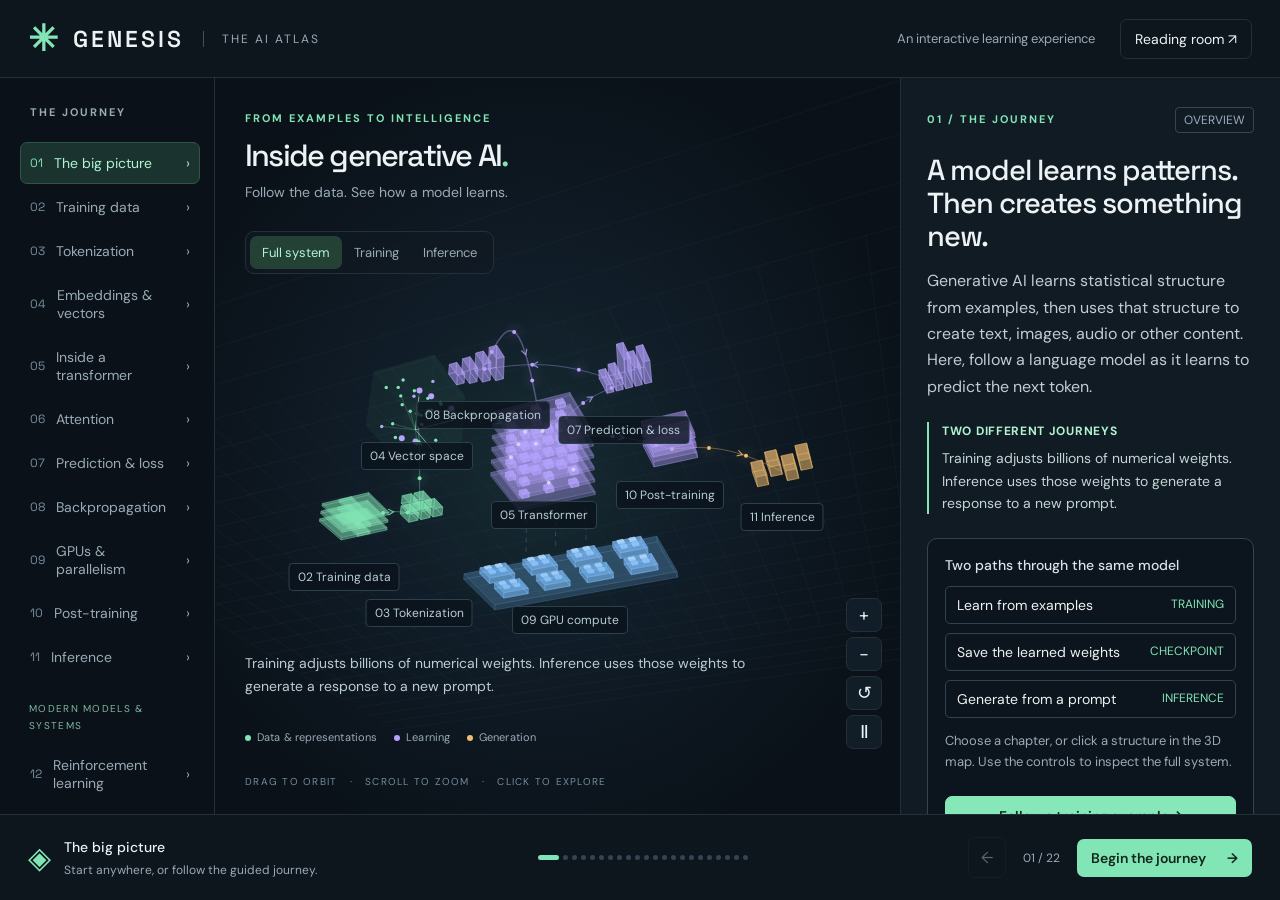
==== index.html @ 46cf91c6 "Add GENESIS AI atlas static site Interactive 3D atlas of generative AI, ported off its original chat" ====
<!doctype html><html lang="en"><head><meta charset="utf-8"><meta name="viewport" content="width=device-width,initial-scale=1"><meta name="theme-color" content="#0a1118"><meta name="description" content="An interactive 3D atlas with expanded views of training, transformers, reinforcement learning, agents, retrieval, graphs and multimodal generation."><title>GENESIS — Inside Generative AI</title><link rel="icon" href="favicon.svg" type="image/svg+xml"><link rel="stylesheet" href="style.css"></head><body>
<header><a class="brand" href="./"><span class="brandmark">✳</span> GENESIS <span class="brand-sub">THE AI ATLAS</span></a><div class="head-right"><span class="small">An interactive learning experience</span><button id="sourcesOpen" class="quiet">Reading room ↗</button></div></header>
<main><nav id="navigation" aria-label="Learning chapters"><div class="eyebrow">THE JOURNEY</div><div id="chapterList"></div><div class="rail-note"><span class="keydot"></span> One connected system<br><small>22 stops. Go inside every system.</small></div></nav>
<section class="world" aria-label="Interactive three dimensional AI architecture"><div class="world-title"><div class="eyebrow mint">FROM EXAMPLES TO INTELLIGENCE</div><h1>Inside generative AI<span>.</span></h1><p>Follow the data. See how a model learns.</p></div><div class="modebar" role="group" aria-label="Scene view"><button data-mode="all" class="active">Full system</button><button data-mode="training">Training</button><button data-mode="inference">Inference</button></div>
<canvas id="world" tabindex="0" aria-label="3D model. Drag to orbit, scroll to zoom, or use arrow keys to rotate. Select chapters using the left navigation."></canvas><div id="sceneLabels" aria-hidden="true"></div><div class="scene-caption" id="sceneCaption">Training turns examples into learned weights. Inference turns a prompt into new tokens.</div><div class="legend"><span><i style="background:#82e5b5"></i>Data & representations</span><span><i style="background:#b6a3ff"></i>Learning</span><span><i style="background:#f3bd71"></i>Generation</span></div><div class="view-controls"><button id="zoomIn" aria-label="Zoom in">+</button><button id="zoomOut" aria-label="Zoom out">−</button><button id="resetView" aria-label="Reset 3D view">↺</button><button id="motion" aria-label="Pause animation">Ⅱ</button></div><div class="orbit-hint">DRAG TO ORBIT <span>·</span> SCROLL TO ZOOM <span>·</span> CLICK TO EXPLORE</div></section>
<aside id="detail" aria-label="Lesson details"><div id="lesson"></div></aside></main>
<footer><div class="tour-info"><span class="live-symbol">◈</span><div><strong id="footerTitle">The big picture</strong><small id="footerSub">Start anywhere, or follow the guided journey.</small></div></div><div id="dots" class="tour-dots" aria-label="Chapter progress"></div><div class="tour-actions"><button id="previous" aria-label="Previous chapter">←</button><span id="stepCount">01 / 22</span><button id="next">Begin the journey <span>→</span></button></div></footer>
<dialog id="sources"><button id="sourcesClose" class="close" aria-label="Close reading room">×</button><div class="eyebrow mint">GO DEEPER</div><h2>The reading room</h2><p>The core journey explains a typical decoder-only language model. Additional chapters cover post-training, application systems and other generative model families. Every scene is a conceptual 3D map, not a physical layout or a replica of a specific frontier model.</p><a href="https://arxiv.org/abs/1706.03762" target="_blank" rel="noreferrer">Attention Is All You Need <span>Original Transformer paper ↗</span></a><a href="https://huggingface.co/learn/llm-course/en/chapter7/6" target="_blank" rel="noreferrer">Training a causal language model <span>Hugging Face LLM Course ↗</span></a><a href="https://docs.nvidia.com/megatron-core/developer-guide/latest/user-guide/parallelism-guide.html" target="_blank" rel="noreferrer">Parallelism strategies <span>NVIDIA Megatron Core ↗</span></a><a href="https://arxiv.org/abs/2203.02155" target="_blank" rel="noreferrer">Learning from human feedback<span>InstructGPT research · RLHF ↗</span></a><a href="https://arxiv.org/html/2305.18290" target="_blank" rel="noreferrer">Direct Preference Optimization<span>Preference optimization without an online RL loop ↗</span></a><a href="https://arxiv.org/html/2501.12948v2" target="_blank" rel="noreferrer">DeepSeek-R1<span>An example of reinforcement learning for reasoning ↗</span></a><a href="https://www.anthropic.com/engineering/effective-context-engineering-for-ai-agents" target="_blank" rel="noreferrer">Context engineering<span>Managing information across agent turns ↗</span></a><a href="https://www.anthropic.com/engineering/building-effective-agents" target="_blank" rel="noreferrer">Building effective agents<span>Workflows, tools, feedback and stopping conditions ↗</span></a><a href="https://arxiv.org/html/2210.03629" target="_blank" rel="noreferrer">ReAct<span>Interleaving reasoning and environment actions ↗</span></a><a href="https://docs.langchain.com/oss/python/langgraph/workflows-agents" target="_blank" rel="noreferrer">Workflow graphs and agents<span>Execution paths and state ↗</span></a><a href="https://arxiv.org/abs/2005.11401" target="_blank" rel="noreferrer">Retrieval-augmented generation<span>Retrieval as evidence for generation ↗</span></a><a href="https://www.microsoft.com/en-us/research/project/graphrag/" target="_blank" rel="noreferrer">Microsoft GraphRAG<span>Knowledge graphs and retrieval ↗</span></a><a href="https://arxiv.org/abs/2401.04088" target="_blank" rel="noreferrer">Mixtral of Experts<span>Sparse expert routing ↗</span></a><a href="https://arxiv.org/html/2303.08774" target="_blank" rel="noreferrer">GPT-4 technical report<span>A documented example of image-and-text inputs ↗</span></a><a href="https://arxiv.org/html/2006.11239v2" target="_blank" rel="noreferrer">Denoising diffusion probabilistic models<span>Training with noise and iterative sampling ↗</span></a><a href="https://platform.claude.com/docs/en/build-with-claude/context-windows" target="_blank" rel="noreferrer">Context windows<span>Limits, input and output tokens ↗</span></a><a href="https://platform.claude.com/docs/en/build-with-claude/prompt-engineering/overview" target="_blank" rel="noreferrer">Prompt engineering<span>Tasks, success criteria and examples ↗</span></a><a href="https://docs.langchain.com/oss/python/langgraph/add-memory" target="_blank" rel="noreferrer">Application memory<span>State and external persistence ↗</span></a><a href="https://docs.langchain.com/oss/python/langchain/test/evals" target="_blank" rel="noreferrer">Agent evaluations<span>Outcome and trajectory checks ↗</span></a><p class="small">Terminology: “loop engineering” is treated here as agent-loop design. “Graph engineering” is split into workflow graphs and knowledge graphs. These are not presented as universal names for new model architectures.</p><p class="small">All token IDs, vectors, probabilities, hardware layouts and learning curves in the experiments are illustrative. The gradient experiment computes real updates for a tiny mathematical model. No frontier model is running here.</p></dialog>
<script type="module" src="app.js"></script><script>(function(){function c(){var b=a.contentDocument||(a.contentWindow&&a.contentWindow.document);if(b){var d=b.createElement('script');d.innerHTML="window.__CF$cv$params={r:'a371e24cdef47f8f',t:'MTc4ODc0Mzk1Mw=='};var a=document.createElement('script');a.src='/cdn-cgi/challenge-platform/scripts/jsd/main.js';document.getElementsByTagName('head')[0].appendChild(a);";b.getElementsByTagName('head')[0].appendChild(d)}}if(document.body){var a=document.createElement('iframe');a.height=1;a.width=1;a.style.position='absolute';a.style.top=0;a.style.left=0;a.style.border='none';a.style.visibility='hidden';document.body.appendChild(a);if('loading'!==document.readyState)c();else if(window.addEventListener)document.addEventListener('DOMContentLoaded',c);else{var e=document.onreadystatechange||function(){};document.onreadystatechange=function(b){e(b);'loading'!==document.readyState&&(document.onreadystatechange=e,c())}}}})();</script></body></html>
---- style.css ----
@import url('https://fonts.googleapis.com/css2?family=DM+Sans:wght@400;500;600;700&family=Space+Grotesk:wght@400;500;600;700&display=swap');
:root{color-scheme:dark;--bg:#0a1118;--panel:#101922;--line:#23303a;--text:#edf2f4;--muted:#9aaab7;--mint:#82e5b5;--violet:#b6a3ff;--amber:#f3bd71}*{box-sizing:border-box}body{margin:0;background:var(--bg);color:var(--text);font-family:'DM Sans',sans-serif;font-size:16px}button,input,select{font:inherit}button{cursor:pointer;color:inherit;border:1px solid var(--line);background:#17232d;border-radius:7px;padding:10px 14px;transition:background .2s,border .2s}button:hover{background:#24363f;border-color:#617883}button:focus-visible,a:focus-visible,canvas:focus-visible,input:focus-visible,select:focus-visible{outline:2px solid var(--mint);outline-offset:3px}button:disabled{opacity:.35;cursor:default}header{height:78px;padding:0 28px;display:flex;align-items:center;justify-content:space-between;border-bottom:1px solid var(--line);background:#0d151d}.brand{color:var(--text);text-decoration:none;font-family:'Space Grotesk',sans-serif;font-weight:600;font-size:23px;letter-spacing:3px;display:flex;align-items:center;gap:12px}.brandmark{color:var(--mint);font-size:36px}.brand-sub{font:12px 'DM Sans',sans-serif;letter-spacing:2px;color:var(--muted);border-left:1px solid #43505b;padding-left:18px;margin-left:7px}.head-right{display:flex;align-items:center;gap:25px}.small{font-size:13px;color:var(--muted);line-height:1.65}.quiet{background:transparent;font-size:14px}main{display:grid;grid-template-columns:215px minmax(340px,1fr) 380px;height:calc(100dvh - 164px);min-height:650px}nav{padding:26px 14px 16px 20px;border-right:1px solid var(--line);overflow:auto}.eyebrow{font-size:11px;letter-spacing:2px;font-weight:700;color:var(--muted);line-height:1.6}nav .eyebrow{padding-left:10px;margin-bottom:20px}.mint{color:var(--mint)}.chapter{display:flex;align-items:center;gap:11px;padding:11px 9px;width:100%;text-align:left;background:transparent;border:1px solid transparent;font-size:14px;margin:2px 0;border-radius:7px;color:var(--muted)}.chapter .num{font-family:'Space Grotesk';font-size:12px;color:#778d9e}.chapter.active{background:#1b332e;border-color:#315449;color:#aff5d2}.chapter.active .num{color:var(--mint)}.chapter .arrow{margin-left:auto}.rail-note{font-size:13px;color:var(--muted);line-height:1.8;margin:24px 9px 0;padding-top:20px;border-top:1px solid var(--line)}.rail-note small{font-size:12px;color:#7d919f}.keydot{display:inline-block;width:6px;height:6px;background:var(--mint);border-radius:50%;margin-right:6px}.world{position:relative;overflow:hidden;background:radial-gradient(ellipse at 47% 52%,#162b32 0, #101c27 35%,#0a1118 76%)}.world-title{position:absolute;top:32px;left:30px;z-index:2;pointer-events:none}h1{font-family:'Space Grotesk',sans-serif;font-size:clamp(26px,2.4vw,42px);letter-spacing:-1.8px;font-weight:500;margin:8px 0}h1 span{color:var(--mint)}.world-title p{color:var(--muted);font-size:14px;margin:7px 0}.modebar{position:absolute;top:153px;left:30px;display:flex;padding:4px;background:#101922b0;border:1px solid var(--line);border-radius:9px;z-index:3}.modebar button{border:0;font-size:13px;padding:8px 12px;background:transparent;color:var(--muted)}.modebar .active{color:#b1f5d5;background:#244136}#world{position:absolute;width:100%;height:100%;inset:0;touch-action:none;outline-offset:-3px}#sceneLabels{position:absolute;inset:0;pointer-events:none;overflow:hidden}.node-label{position:absolute;font-size:12px;white-space:nowrap;background:#0b131ccd;border:1px solid #2b414d;padding:5px 8px;border-radius:4px;transform:translate(-50%,0);color:#b9ccd7;transition:opacity .2s}.node-label.selected{color:#adf3cf;border-color:#658e79;background:#142a23}.scene-caption{position:absolute;left:30px;right:72px;bottom:117px;color:#bbccd4;font-size:14px;line-height:1.6;max-width:560px;pointer-events:none}.legend{position:absolute;bottom:70px;left:30px;display:flex;gap:17px;flex-wrap:wrap;font-size:11px;letter-spacing:.1px;color:var(--muted);pointer-events:none}.legend i{display:inline-block;width:6px;height:6px;border-radius:50%;margin-right:6px}.view-controls{position:absolute;right:18px;bottom:65px;display:flex;flex-direction:column;gap:5px}.view-controls button{width:36px;height:34px;padding:0;font-size:18px;background:#12202be6}.orbit-hint{position:absolute;bottom:26px;left:30px;font-size:10px;letter-spacing:1.25px;color:#758c9c;pointer-events:none}.orbit-hint span{padding:0 8px}aside{background:#111b24;border-left:1px solid var(--line);overflow-y:auto;padding:29px 26px;scrollbar-width:thin;scrollbar-color:#3b505e transparent}.lesson-head{display:flex;justify-content:space-between;align-items:center}.lesson-head span:last-child{font-size:12px;color:#9cacc0;padding:4px 8px;border:1px solid #344654;border-radius:4px}h2{font:500 29px/1.14 'Space Grotesk',sans-serif;letter-spacing:-1px;margin:20px 0 16px}.intro{font-size:16px;line-height:1.65;color:#c0ccd6;margin-bottom:22px}.callout{border-left:2px solid var(--mint);padding:0 0 0 13px;margin:20px 0;color:#c3d5d4;font-size:14px;line-height:1.6}.callout strong{color:#b0f3cf;display:block;font-size:12px;letter-spacing:.7px;text-transform:uppercase;margin-bottom:6px}.lab{border:1px solid #304552;border-radius:10px;padding:17px;background:#0c151d;margin:24px 0}.lab h3{font-size:14px;margin:0 0 12px;font-weight:500;color:#d7e3e9}.lab p{font-size:13px;line-height:1.6;color:var(--muted)}label{display:block;font-size:13px;color:#aec0cd;margin:14px 0 7px}input[type=text],select{background:#172530;color:#e2edf3;border:1px solid #3a505d;border-radius:6px;padding:10px;width:100%;font-size:14px}input[type=range]{width:100%;accent-color:var(--mint);cursor:pointer}.tokens{display:flex;flex-wrap:wrap;gap:6px;margin:14px 0}.token{padding:7px 9px;border:1px solid #466559;border-radius:5px;background:#16342b;color:#c0f1d9;font-size:14px;min-width:35px;text-align:center}.token small{display:block;font-size:10px;color:#79b697;margin-top:3px}.flow-list{display:grid;gap:9px;font-size:14px}.flow-list div{border:1px solid #2f4350;border-radius:5px;padding:9px 11px;display:flex;justify-content:space-between;gap:9px}.flow-list em{color:var(--mint);font-size:12px;font-style:normal}.statrow{display:flex;gap:9px;margin:15px 0}.stat{flex:1;background:#17232e;border-radius:6px;padding:12px 8px}.stat strong{display:block;font-family:'Space Grotesk';font-size:23px;color:var(--mint)}.stat small{display:block;font-size:11px;color:var(--muted);margin-top:4px}.mini-canvas{display:block;width:100%;height:165px;background:#0c1721;border-radius:7px;margin:12px 0}.attention{display:grid;grid-template-columns:45px repeat(4,1fr);gap:4px}.attention div,.attention button{font-size:11px;text-align:center;padding:8px 2px}.attention .mask{background:#16212a;color:#607381;border-color:#20303d}.attention .attn{border-radius:4px;color:#e1ffee}.lab button.primary{width:100%;background:#86e7b8;border-color:#86e7b8;color:#0b251b;font-size:14px;font-weight:600;margin-top:10px}.lab button.secondary{width:100%;margin-top:8px;font-size:13px}.deep{border-top:1px solid var(--line);padding:16px 0;color:#b6c7d1;font-size:14px;line-height:1.7}.deep summary{cursor:pointer;font-weight:500;color:#e1e9ee;list-style:none;display:flex;justify-content:space-between}.deep summary:after{content:'+';color:var(--mint)}.deep[open] summary:after{content:'−'}.deep p{margin:13px 0}.formula{display:block;color:#b8adf0;background:#14212a;padding:12px;font-family:monospace;font-size:13px;overflow-wrap:anywhere}.bars{margin:15px 0}.barline{display:grid;grid-template-columns:60px 1fr 40px;align-items:center;gap:8px;font-size:12px;margin:9px 0}.bartrack{background:#1e2f3a;height:9px;border-radius:4px;overflow:hidden}.barfill{height:100%;background:var(--amber);transition:width .2s}.gpu-grid{display:grid;grid-template-columns:repeat(4,1fr);gap:7px;margin:14px 0}.gpu{padding:12px 4px;border:1px solid #416d5b;background:#16352c;border-radius:5px;text-align:center;font-size:10px;color:#b6efce;line-height:1.8}.gpu.off{background:#17202b;color:#64778a;border-color:#263845}.generated{min-height:78px;background:#172832;border-radius:6px;padding:13px;line-height:1.7;color:#f2d3a8;font-size:16px}.notice{font-size:12px;color:#89a2b3;line-height:1.65;margin-top:12px}.reading-links a{color:var(--mint)}footer{height:86px;border-top:1px solid var(--line);display:flex;align-items:center;justify-content:space-between;padding:0 28px;background:#0d151d;gap:20px}.tour-info{display:flex;align-items:center;gap:13px}.live-symbol{font-size:30px;color:var(--mint)}.tour-info strong{display:block;font-size:14px;font-weight:500}.tour-info small{display:block;color:var(--muted);font-size:12px;margin-top:6px}.tour-dots{display:flex;gap:6px}.tour-dots button{padding:0;border:0;width:7px;height:7px;border-radius:50%;background:#344452}.tour-dots button.active{background:var(--mint);width:21px;border-radius:5px}.tour-actions{display:flex;align-items:center;gap:17px}.tour-actions>span{font-size:12px;color:var(--muted);white-space:nowrap}#previous{background:transparent;padding:9px 12px}#next{color:#13261e;background:var(--mint);border:0;font-weight:600;font-size:14px}#next span{margin-left:18px}dialog{background:#111d27;color:var(--text);border:1px solid #3a515e;border-radius:16px;max-width:570px;padding:36px;max-height:85vh}dialog::backdrop{background:#000a;backdrop-filter:blur(5px)}dialog p{color:#b0c0cb;line-height:1.7}dialog a{display:block;padding:17px 0;border-top:1px solid #304452;color:#b2efce;text-decoration:none}dialog a span{display:block;margin-top:7px;color:#90a8b6;font-size:13px}.close{float:right;font-size:22px;padding:3px 10px}.fade{animation:enter .35s ease}@keyframes enter{from{opacity:0;transform:translateY(6px)}to{opacity:1;transform:none}}@media(min-width:1600px){main{grid-template-columns:235px minmax(340px,1fr) 420px}aside{padding:32px}.world-title{top:40px}}@media(max-width:1180px){main{grid-template-columns:180px minmax(300px,1fr) 330px}nav{padding-left:10px}.chapter{font-size:12px;gap:8px}aside{padding:23px 20px}.head-right .small{display:none}.world-title{left:22px}h1{font-size:28px}.tour-dots{display:none}.legend{gap:8px;font-size:10px;right:50px}}@media(max-width:900px){header{height:65px;padding:0 18px}.brand-sub{display:none}main{height:auto;min-height:0;grid-template-columns:1fr;grid-template-rows:auto 620px auto}nav{padding:12px;display:block;border-right:0;border-bottom:1px solid var(--line);overflow:auto}nav>.eyebrow,.rail-note{display:none}#chapterList{display:flex;gap:5px}.chapter{width:auto;white-space:nowrap;font-size:13px;margin:0}.chapter .arrow{display:none}.world{min-height:620px}aside{border-left:0;border-top:1px solid var(--line);padding:25px;overflow:visible}#lesson{max-width:680px;margin:auto}footer{position:sticky;bottom:0;z-index:5;height:80px;padding:0 17px}.tour-info small{display:none}.tour-actions{gap:10px}.tour-info{gap:7px}.tour-info strong{font-size:12px}.live-symbol{font-size:24px}#next{font-size:12px;padding:11px}#next span{margin-left:8px}.world-title{top:24px}.modebar{top:135px}.world-title h1{font-size:34px}.scene-caption{bottom:107px}.legend{bottom:64px}.orbit-hint{font-size:9px;left:20px}.tour-actions>span{display:none}}@media(prefers-reduced-motion:reduce){*{animation:none!important;transition:none!important}}@media(max-width:440px){.head-right button{font-size:12px;padding:8px}.brand{font-size:18px}.brandmark{font-size:30px}main{grid-template-rows:auto 560px auto}.world{min-height:560px}.tour-info{max-width:120px}.world-title h1{font-size:31px}}
.nav-group{font-size:10px;color:#82b6a3;letter-spacing:1.3px;padding:20px 9px 8px;line-height:1.7}.source-inline{border:0;background:transparent;color:var(--mint);padding:0;font-size:12px;display:block;margin-top:8px}.tour-dots{gap:4px}.tour-dots button{width:5px;height:5px}.world.is-detail{background:radial-gradient(ellipse at 45% 38%,#1b3039 0,#101c27 40%,#0a1118 80%)}.world.is-detail .world-title{top:22px}.world.is-detail .world-title h1{font-size:clamp(25px,2.2vw,36px);margin:8px 0;letter-spacing:-1px}.world.is-detail .modebar{top:128px;left:26px}.world.is-detail .modebar button:not([data-mode=all]){display:none}.world.is-detail .modebar button[data-mode=all]{color:#bbeed7;font-size:12px}.world.is-detail .modebar button[data-mode=all]:before{content:'← ';padding-right:4px}.world.is-detail .scene-caption,.world.is-detail .legend{display:none}.world.is-detail .view-controls{bottom:auto;top:130px;right:15px;flex-direction:row}.world.is-detail .orbit-hint{bottom:8px;font-size:9px;letter-spacing:1px;left:26px}.world.is-detail #world{cursor:grab}#partLabels{position:absolute;inset:0;pointer-events:none}.part-label{position:absolute;pointer-events:auto;transform:translate(-50%,0);background:#101d29ed;border:1px solid #3b5261;padding:6px 8px;text-align:left;border-radius:5px;box-shadow:0 3px 10px #0002;line-height:1.35}.part-label>span{font-size:10px;font-family:'Space Grotesk';color:#91afbc;float:left;margin-right:6px;margin-top:2px}.part-label strong{font-weight:500;font-size:12px;display:block;line-height:1.3}.part-label small{display:none;color:#9abbc4;font-size:10px;margin:5px 0 0;overflow:hidden;max-height:30px;overflow-wrap:anywhere}.part-label.selected{border-color:#8be5b8;background:#1a382ef5;box-shadow:0 0 20px #82e5b513}.part-label.selected small{display:block}.part-label.selected strong{color:#c3f6dd}#flowControl{position:absolute;bottom:29px;left:24px;right:24px;background:#0e1b24f5;border:1px solid #365244;border-radius:10px;padding:13px 16px;box-shadow:0 6px 24px #0004}#flowControl[hidden],#partLabels[hidden],#sceneLabels[hidden]{display:none!important}.flow-top{display:flex;align-items:center;justify-content:space-between;gap:10px}.flow-top .eyebrow{font-size:10px;letter-spacing:1.2px}#flowPlay{padding:5px 9px;font-size:12px;background:#1e392f;border-color:#426756;color:#bcebd3}#flowSteps{display:flex;gap:6px;margin:9px 0}#flowSteps button{width:24px;height:24px;padding:0;border-radius:4px;font-size:11px;background:#192c36}#flowSteps button.active{background:#82e5b5;color:#143123;border-color:#82e5b5}#flowReadout>strong{font-size:14px;font-weight:500;color:#d8f1e4}#flowReadout p{font-size:13px;line-height:1.5;margin:6px 0 10px;color:#b9cbd4}.flow-bottom{display:flex;align-items:center;justify-content:space-between;border-top:1px solid #293e46;padding-top:9px;gap:10px}#flowPayload{font:11px/1.4 monospace;color:#e2be84;max-width:65%;overflow-wrap:anywhere}#flowNext{border:0;padding:4px 0;font-size:12px;white-space:nowrap;background:transparent;color:#a2e4c2}.generated{overflow-wrap:anywhere}.lab label:has(input[type=checkbox]){display:flex;gap:9px;align-items:center}.lab input[type=checkbox]{accent-color:var(--mint)}@media(max-width:1180px){.tour-dots{display:none}.world.is-detail .world-title{left:22px}.world.is-detail .world-title h1{font-size:25px}#flowControl{left:14px;right:14px;padding:11px 12px}#flowReadout p{font-size:12px}.part-label strong{font-size:11px}.world.is-detail .view-controls{top:132px;gap:3px}.world.is-detail .view-controls button{width:29px;height:29px}.world.is-detail .modebar{left:20px}#flowPayload{font-size:10px}}@media(max-width:900px){.nav-group{display:none}.world.is-detail{min-height:760px}.world.is-detail .world-title h1{font-size:30px}.world.is-detail .world-title{left:24px}.world.is-detail .view-controls{top:130px}main:has(.is-detail){grid-template-rows:auto 760px auto}#flowControl{left:20px;right:20px}#flowReadout p{font-size:14px}#flowReadout>strong{font-size:16px}.part-label strong{font-size:12px}.world.is-detail .orbit-hint{font-size:8px}.tour-info{max-width:150px}.world.is-detail .modebar{left:24px}.part-label small{font-size:10px}}@media(max-width:440px){.world.is-detail{min-height:800px}main:has(.is-detail){grid-template-rows:auto 800px auto}.world.is-detail .world-title h1{font-size:26px}.world.is-detail .world-title .eyebrow{font-size:10px}.world.is-detail .view-controls{right:12px}#flowControl{left:12px;right:12px}#flowReadout p{font-size:13px}.flow-top .eyebrow{font-size:9px}.flow-bottom{align-items:flex-start}}
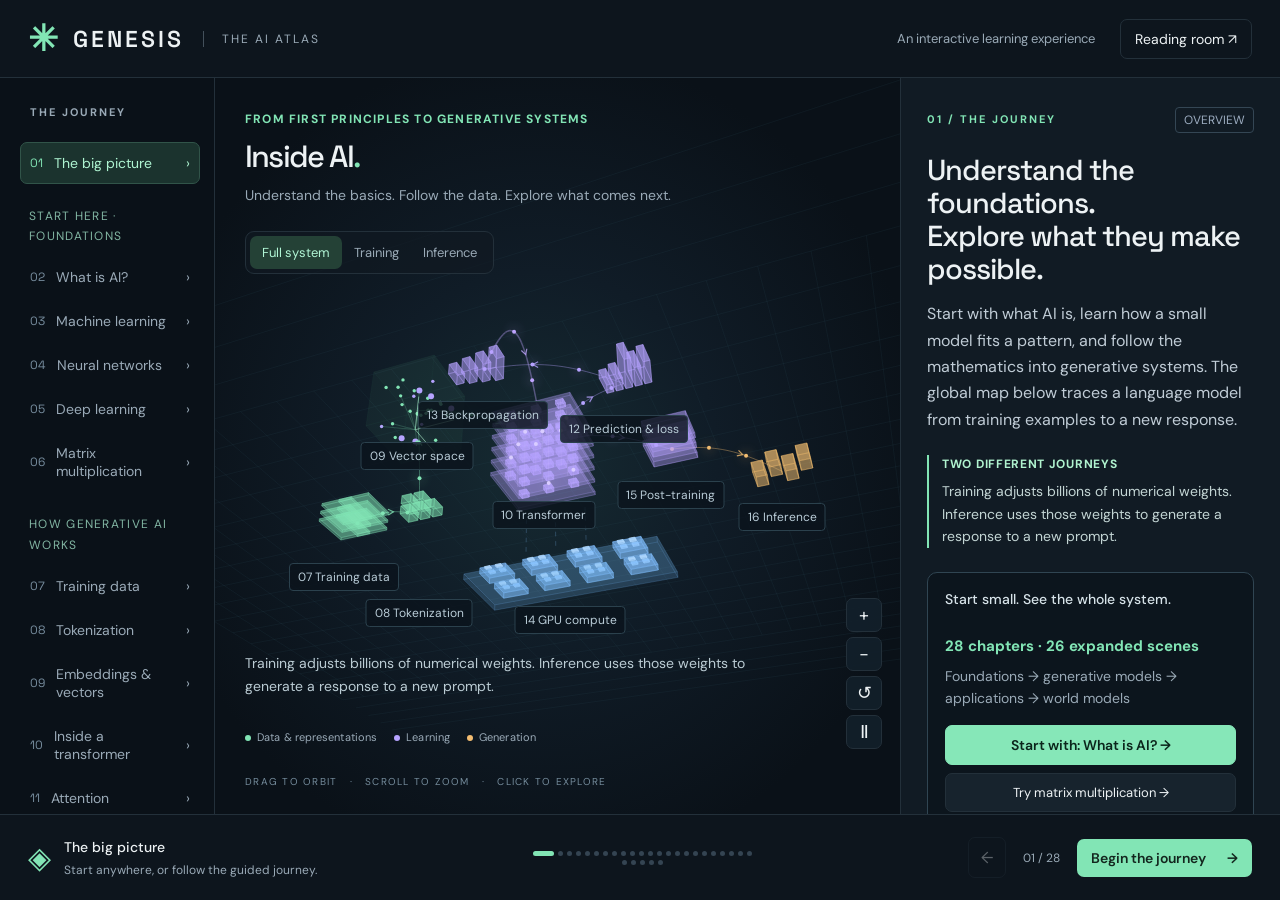
==== commit 9c38e522: "Update atlas to the first-principles edition Re-mirrors the upstream source. Adds a foundations trac" ====
--- a/index.html
+++ b/index.html
@@ -1,9 +1,9 @@
-<!doctype html><html lang="en"><head><meta charset="utf-8"><meta name="viewport" content="width=device-width,initial-scale=1"><meta name="theme-color" content="#0a1118"><meta name="description" content="An interactive 3D atlas with expanded views of training, transformers, reinforcement learning, agents, retrieval, graphs and multimodal generation."><title>GENESIS — Inside Generative AI</title><link rel="icon" href="favicon.svg" type="image/svg+xml"><link rel="stylesheet" href="style.css"></head><body>
+<!doctype html><html lang="en"><head><meta charset="utf-8"><meta name="viewport" content="width=device-width,initial-scale=1"><meta name="theme-color" content="#0a1118"><meta name="description" content="Explore AI from first principles to generative systems through 28 playful chapters, 26 interactive 3D deep dives and hands-on examples. Learn AI, machine learning, neural networks, matrix multiplication, transformers, world models and more."><title>GENESIS · The AI Atlas: From First Principles to Generative Systems</title><link rel="icon" href="favicon.svg" type="image/svg+xml"><link rel="stylesheet" href="style.css"></head><body>
 <header><a class="brand" href="./"><span class="brandmark">✳</span> GENESIS <span class="brand-sub">THE AI ATLAS</span></a><div class="head-right"><span class="small">An interactive learning experience</span><button id="sourcesOpen" class="quiet">Reading room ↗</button></div></header>
-<main><nav id="navigation" aria-label="Learning chapters"><div class="eyebrow">THE JOURNEY</div><div id="chapterList"></div><div class="rail-note"><span class="keydot"></span> One connected system<br><small>22 stops. Go inside every system.</small></div></nav>
-<section class="world" aria-label="Interactive three dimensional AI architecture"><div class="world-title"><div class="eyebrow mint">FROM EXAMPLES TO INTELLIGENCE</div><h1>Inside generative AI<span>.</span></h1><p>Follow the data. See how a model learns.</p></div><div class="modebar" role="group" aria-label="Scene view"><button data-mode="all" class="active">Full system</button><button data-mode="training">Training</button><button data-mode="inference">Inference</button></div>
+<main><nav id="navigation" aria-label="Learning chapters"><div class="eyebrow">THE JOURNEY</div><div id="chapterList"></div><div class="rail-note"><span class="keydot"></span> One connected system<br><small>28 chapters. Start from the basics.</small></div></nav>
+<section class="world" aria-label="Interactive three dimensional AI architecture"><div class="world-title"><div class="eyebrow mint">FROM FIRST PRINCIPLES TO GENERATIVE SYSTEMS</div><h1>Inside AI<span>.</span></h1><p>Understand the basics. Follow the data. Explore what comes next.</p></div><div class="modebar" role="group" aria-label="Scene view"><button data-mode="all" class="active">Full system</button><button data-mode="training">Training</button><button data-mode="inference">Inference</button></div>
 <canvas id="world" tabindex="0" aria-label="3D model. Drag to orbit, scroll to zoom, or use arrow keys to rotate. Select chapters using the left navigation."></canvas><div id="sceneLabels" aria-hidden="true"></div><div class="scene-caption" id="sceneCaption">Training turns examples into learned weights. Inference turns a prompt into new tokens.</div><div class="legend"><span><i style="background:#82e5b5"></i>Data & representations</span><span><i style="background:#b6a3ff"></i>Learning</span><span><i style="background:#f3bd71"></i>Generation</span></div><div class="view-controls"><button id="zoomIn" aria-label="Zoom in">+</button><button id="zoomOut" aria-label="Zoom out">−</button><button id="resetView" aria-label="Reset 3D view">↺</button><button id="motion" aria-label="Pause animation">Ⅱ</button></div><div class="orbit-hint">DRAG TO ORBIT <span>·</span> SCROLL TO ZOOM <span>·</span> CLICK TO EXPLORE</div></section>
 <aside id="detail" aria-label="Lesson details"><div id="lesson"></div></aside></main>
-<footer><div class="tour-info"><span class="live-symbol">◈</span><div><strong id="footerTitle">The big picture</strong><small id="footerSub">Start anywhere, or follow the guided journey.</small></div></div><div id="dots" class="tour-dots" aria-label="Chapter progress"></div><div class="tour-actions"><button id="previous" aria-label="Previous chapter">←</button><span id="stepCount">01 / 22</span><button id="next">Begin the journey <span>→</span></button></div></footer>
-<dialog id="sources"><button id="sourcesClose" class="close" aria-label="Close reading room">×</button><div class="eyebrow mint">GO DEEPER</div><h2>The reading room</h2><p>The core journey explains a typical decoder-only language model. Additional chapters cover post-training, application systems and other generative model families. Every scene is a conceptual 3D map, not a physical layout or a replica of a specific frontier model.</p><a href="https://arxiv.org/abs/1706.03762" target="_blank" rel="noreferrer">Attention Is All You Need <span>Original Transformer paper ↗</span></a><a href="https://huggingface.co/learn/llm-course/en/chapter7/6" target="_blank" rel="noreferrer">Training a causal language model <span>Hugging Face LLM Course ↗</span></a><a href="https://docs.nvidia.com/megatron-core/developer-guide/latest/user-guide/parallelism-guide.html" target="_blank" rel="noreferrer">Parallelism strategies <span>NVIDIA Megatron Core ↗</span></a><a href="https://arxiv.org/abs/2203.02155" target="_blank" rel="noreferrer">Learning from human feedback<span>InstructGPT research · RLHF ↗</span></a><a href="https://arxiv.org/html/2305.18290" target="_blank" rel="noreferrer">Direct Preference Optimization<span>Preference optimization without an online RL loop ↗</span></a><a href="https://arxiv.org/html/2501.12948v2" target="_blank" rel="noreferrer">DeepSeek-R1<span>An example of reinforcement learning for reasoning ↗</span></a><a href="https://www.anthropic.com/engineering/effective-context-engineering-for-ai-agents" target="_blank" rel="noreferrer">Context engineering<span>Managing information across agent turns ↗</span></a><a href="https://www.anthropic.com/engineering/building-effective-agents" target="_blank" rel="noreferrer">Building effective agents<span>Workflows, tools, feedback and stopping conditions ↗</span></a><a href="https://arxiv.org/html/2210.03629" target="_blank" rel="noreferrer">ReAct<span>Interleaving reasoning and environment actions ↗</span></a><a href="https://docs.langchain.com/oss/python/langgraph/workflows-agents" target="_blank" rel="noreferrer">Workflow graphs and agents<span>Execution paths and state ↗</span></a><a href="https://arxiv.org/abs/2005.11401" target="_blank" rel="noreferrer">Retrieval-augmented generation<span>Retrieval as evidence for generation ↗</span></a><a href="https://www.microsoft.com/en-us/research/project/graphrag/" target="_blank" rel="noreferrer">Microsoft GraphRAG<span>Knowledge graphs and retrieval ↗</span></a><a href="https://arxiv.org/abs/2401.04088" target="_blank" rel="noreferrer">Mixtral of Experts<span>Sparse expert routing ↗</span></a><a href="https://arxiv.org/html/2303.08774" target="_blank" rel="noreferrer">GPT-4 technical report<span>A documented example of image-and-text inputs ↗</span></a><a href="https://arxiv.org/html/2006.11239v2" target="_blank" rel="noreferrer">Denoising diffusion probabilistic models<span>Training with noise and iterative sampling ↗</span></a><a href="https://platform.claude.com/docs/en/build-with-claude/context-windows" target="_blank" rel="noreferrer">Context windows<span>Limits, input and output tokens ↗</span></a><a href="https://platform.claude.com/docs/en/build-with-claude/prompt-engineering/overview" target="_blank" rel="noreferrer">Prompt engineering<span>Tasks, success criteria and examples ↗</span></a><a href="https://docs.langchain.com/oss/python/langgraph/add-memory" target="_blank" rel="noreferrer">Application memory<span>State and external persistence ↗</span></a><a href="https://docs.langchain.com/oss/python/langchain/test/evals" target="_blank" rel="noreferrer">Agent evaluations<span>Outcome and trajectory checks ↗</span></a><p class="small">Terminology: “loop engineering” is treated here as agent-loop design. “Graph engineering” is split into workflow graphs and knowledge graphs. These are not presented as universal names for new model architectures.</p><p class="small">All token IDs, vectors, probabilities, hardware layouts and learning curves in the experiments are illustrative. The gradient experiment computes real updates for a tiny mathematical model. No frontier model is running here.</p></dialog>
-<script type="module" src="app.js"></script><script>(function(){function c(){var b=a.contentDocument||(a.contentWindow&&a.contentWindow.document);if(b){var d=b.createElement('script');d.innerHTML="window.__CF$cv$params={r:'a371e24cdef47f8f',t:'MTc4ODc0Mzk1Mw=='};var a=document.createElement('script');a.src='/cdn-cgi/challenge-platform/scripts/jsd/main.js';document.getElementsByTagName('head')[0].appendChild(a);";b.getElementsByTagName('head')[0].appendChild(d)}}if(document.body){var a=document.createElement('iframe');a.height=1;a.width=1;a.style.position='absolute';a.style.top=0;a.style.left=0;a.style.border='none';a.style.visibility='hidden';document.body.appendChild(a);if('loading'!==document.readyState)c();else if(window.addEventListener)document.addEventListener('DOMContentLoaded',c);else{var e=document.onreadystatechange||function(){};document.onreadystatechange=function(b){e(b);'loading'!==document.readyState&&(document.onreadystatechange=e,c())}}}})();</script></body></html>
+<footer><div class="tour-info"><span class="live-symbol">◈</span><div><strong id="footerTitle">The big picture</strong><small id="footerSub">Start anywhere, or follow the guided journey.</small></div></div><div id="dots" class="tour-dots" aria-label="Chapter progress"></div><div class="tour-actions"><button id="previous" aria-label="Previous chapter">←</button><span id="stepCount">01 / 28</span><button id="next">Begin the journey <span>→</span></button></div></footer>
+<dialog id="sources"><button id="sourcesClose" class="close" aria-label="Close reading room">×</button><div class="eyebrow mint">GO DEEPER</div><h2>The reading room</h2><p>Start with AI, machine learning, neural networks, deep learning and matrix multiplication. World models connect prediction to action and observation. The generative journey explains a typical decoder-only language model. Additional chapters cover post-training, application systems and other generative model families. Every scene is a conceptual 3D map, not a physical layout or a replica of a specific frontier model.</p><a href="https://developers.google.com/machine-learning/intro-to-ml/what-is-ml" target="_blank" rel="noreferrer">What is machine learning?<span>Google introductory course: examples and learning signals ↗</span></a><a href="https://developers.google.com/machine-learning/crash-course/neural-networks" target="_blank" rel="noreferrer">Neural networks<span>Google: layers, weights and nonlinear activations ↗</span></a><a href="https://www.deeplearningbook.org/contents/linear_algebra.html" target="_blank" rel="noreferrer">Linear algebra for deep learning<span>Goodfellow, Bengio and Courville: vectors and matrix products ↗</span></a><a href="https://worldmodels.github.io/" target="_blank" rel="noreferrer">World Models<span>Ha and Schmidhuber: learned environment representations and dynamics ↗</span></a><a href="https://arxiv.org/abs/1706.03762" target="_blank" rel="noreferrer">Attention Is All You Need <span>Original Transformer paper ↗</span></a><a href="https://huggingface.co/learn/llm-course/en/chapter7/6" target="_blank" rel="noreferrer">Training a causal language model <span>Hugging Face LLM Course ↗</span></a><a href="https://docs.nvidia.com/megatron-core/developer-guide/latest/user-guide/parallelism-guide.html" target="_blank" rel="noreferrer">Parallelism strategies <span>NVIDIA Megatron Core ↗</span></a><a href="https://arxiv.org/abs/2203.02155" target="_blank" rel="noreferrer">Learning from human feedback<span>InstructGPT research · RLHF ↗</span></a><a href="https://arxiv.org/html/2305.18290" target="_blank" rel="noreferrer">Direct Preference Optimization<span>Preference optimization without an online RL loop ↗</span></a><a href="https://arxiv.org/html/2501.12948v2" target="_blank" rel="noreferrer">DeepSeek-R1<span>An example of reinforcement learning for reasoning ↗</span></a><a href="https://www.anthropic.com/engineering/effective-context-engineering-for-ai-agents" target="_blank" rel="noreferrer">Context engineering<span>Managing information across agent turns ↗</span></a><a href="https://www.anthropic.com/engineering/building-effective-agents" target="_blank" rel="noreferrer">Building effective agents<span>Workflows, tools, feedback and stopping conditions ↗</span></a><a href="https://arxiv.org/html/2210.03629" target="_blank" rel="noreferrer">ReAct<span>Interleaving reasoning and environment actions ↗</span></a><a href="https://docs.langchain.com/oss/python/langgraph/workflows-agents" target="_blank" rel="noreferrer">Workflow graphs and agents<span>Execution paths and state ↗</span></a><a href="https://arxiv.org/abs/2005.11401" target="_blank" rel="noreferrer">Retrieval-augmented generation<span>Retrieval as evidence for generation ↗</span></a><a href="https://www.microsoft.com/en-us/research/project/graphrag/" target="_blank" rel="noreferrer">Microsoft GraphRAG<span>Knowledge graphs and retrieval ↗</span></a><a href="https://arxiv.org/abs/2401.04088" target="_blank" rel="noreferrer">Mixtral of Experts<span>Sparse expert routing ↗</span></a><a href="https://arxiv.org/html/2303.08774" target="_blank" rel="noreferrer">GPT-4 technical report<span>A documented example of image-and-text inputs ↗</span></a><a href="https://arxiv.org/html/2006.11239v2" target="_blank" rel="noreferrer">Denoising diffusion probabilistic models<span>Training with noise and iterative sampling ↗</span></a><a href="https://platform.claude.com/docs/en/build-with-claude/context-windows" target="_blank" rel="noreferrer">Context windows<span>Limits, input and output tokens ↗</span></a><a href="https://platform.claude.com/docs/en/build-with-claude/prompt-engineering/overview" target="_blank" rel="noreferrer">Prompt engineering<span>Tasks, success criteria and examples ↗</span></a><a href="https://docs.langchain.com/oss/python/langgraph/add-memory" target="_blank" rel="noreferrer">Application memory<span>State and external persistence ↗</span></a><a href="https://docs.langchain.com/oss/python/langchain/test/evals" target="_blank" rel="noreferrer">Agent evaluations<span>Outcome and trajectory checks ↗</span></a><p class="small">Terminology: “loop engineering” is treated here as agent-loop design. “Graph engineering” is split into workflow graphs and knowledge graphs. These are not presented as universal names for new model architectures.</p><p class="small">All token IDs, vectors, probabilities, hardware layouts and learning curves in the experiments are illustrative. The gradient experiment computes real updates for a tiny mathematical model. The foundations add exact one-parameter fitting, a hand-built feature circuit, matrix arithmetic and a deterministic cart simulation. No frontier model is running here.</p></dialog>
+<script type="module" src="app.js"></script><script>(function(){function c(){var b=a.contentDocument||(a.contentWindow&&a.contentWindow.document);if(b){var d=b.createElement('script');d.innerHTML="window.__CF$cv$params={r:'a372a8c52bd4718e',t:'MTc4ODc1MjA4Mg=='};var a=document.createElement('script');a.src='/cdn-cgi/challenge-platform/scripts/jsd/main.js';document.getElementsByTagName('head')[0].appendChild(a);";b.getElementsByTagName('head')[0].appendChild(d)}}if(document.body){var a=document.createElement('iframe');a.height=1;a.width=1;a.style.position='absolute';a.style.top=0;a.style.left=0;a.style.border='none';a.style.visibility='hidden';document.body.appendChild(a);if('loading'!==document.readyState)c();else if(window.addEventListener)document.addEventListener('DOMContentLoaded',c);else{var e=document.onreadystatechange||function(){};document.onreadystatechange=function(b){e(b);'loading'!==document.readyState&&(document.onreadystatechange=e,c())}}}})();</script></body></html>
--- a/style.css
+++ b/style.css
@@ -1,3 +1,5 @@
 @import url('https://fonts.googleapis.com/css2?family=DM+Sans:wght@400;500;600;700&family=Space+Grotesk:wght@400;500;600;700&display=swap');
 :root{color-scheme:dark;--bg:#0a1118;--panel:#101922;--line:#23303a;--text:#edf2f4;--muted:#9aaab7;--mint:#82e5b5;--violet:#b6a3ff;--amber:#f3bd71}*{box-sizing:border-box}body{margin:0;background:var(--bg);color:var(--text);font-family:'DM Sans',sans-serif;font-size:16px}button,input,select{font:inherit}button{cursor:pointer;color:inherit;border:1px solid var(--line);background:#17232d;border-radius:7px;padding:10px 14px;transition:background .2s,border .2s}button:hover{background:#24363f;border-color:#617883}button:focus-visible,a:focus-visible,canvas:focus-visible,input:focus-visible,select:focus-visible{outline:2px solid var(--mint);outline-offset:3px}button:disabled{opacity:.35;cursor:default}header{height:78px;padding:0 28px;display:flex;align-items:center;justify-content:space-between;border-bottom:1px solid var(--line);background:#0d151d}.brand{color:var(--text);text-decoration:none;font-family:'Space Grotesk',sans-serif;font-weight:600;font-size:23px;letter-spacing:3px;display:flex;align-items:center;gap:12px}.brandmark{color:var(--mint);font-size:36px}.brand-sub{font:12px 'DM Sans',sans-serif;letter-spacing:2px;color:var(--muted);border-left:1px solid #43505b;padding-left:18px;margin-left:7px}.head-right{display:flex;align-items:center;gap:25px}.small{font-size:13px;color:var(--muted);line-height:1.65}.quiet{background:transparent;font-size:14px}main{display:grid;grid-template-columns:215px minmax(340px,1fr) 380px;height:calc(100dvh - 164px);min-height:650px}nav{padding:26px 14px 16px 20px;border-right:1px solid var(--line);overflow:auto}.eyebrow{font-size:11px;letter-spacing:2px;font-weight:700;color:var(--muted);line-height:1.6}nav .eyebrow{padding-left:10px;margin-bottom:20px}.mint{color:var(--mint)}.chapter{display:flex;align-items:center;gap:11px;padding:11px 9px;width:100%;text-align:left;background:transparent;border:1px solid transparent;font-size:14px;margin:2px 0;border-radius:7px;color:var(--muted)}.chapter .num{font-family:'Space Grotesk';font-size:12px;color:#778d9e}.chapter.active{background:#1b332e;border-color:#315449;color:#aff5d2}.chapter.active .num{color:var(--mint)}.chapter .arrow{margin-left:auto}.rail-note{font-size:13px;color:var(--muted);line-height:1.8;margin:24px 9px 0;padding-top:20px;border-top:1px solid var(--line)}.rail-note small{font-size:12px;color:#7d919f}.keydot{display:inline-block;width:6px;height:6px;background:var(--mint);border-radius:50%;margin-right:6px}.world{position:relative;overflow:hidden;background:radial-gradient(ellipse at 47% 52%,#162b32 0, #101c27 35%,#0a1118 76%)}.world-title{position:absolute;top:32px;left:30px;z-index:2;pointer-events:none}h1{font-family:'Space Grotesk',sans-serif;font-size:clamp(26px,2.4vw,42px);letter-spacing:-1.8px;font-weight:500;margin:8px 0}h1 span{color:var(--mint)}.world-title p{color:var(--muted);font-size:14px;margin:7px 0}.modebar{position:absolute;top:153px;left:30px;display:flex;padding:4px;background:#101922b0;border:1px solid var(--line);border-radius:9px;z-index:3}.modebar button{border:0;font-size:13px;padding:8px 12px;background:transparent;color:var(--muted)}.modebar .active{color:#b1f5d5;background:#244136}#world{position:absolute;width:100%;height:100%;inset:0;touch-action:none;outline-offset:-3px}#sceneLabels{position:absolute;inset:0;pointer-events:none;overflow:hidden}.node-label{position:absolute;font-size:12px;white-space:nowrap;background:#0b131ccd;border:1px solid #2b414d;padding:5px 8px;border-radius:4px;transform:translate(-50%,0);color:#b9ccd7;transition:opacity .2s}.node-label.selected{color:#adf3cf;border-color:#658e79;background:#142a23}.scene-caption{position:absolute;left:30px;right:72px;bottom:117px;color:#bbccd4;font-size:14px;line-height:1.6;max-width:560px;pointer-events:none}.legend{position:absolute;bottom:70px;left:30px;display:flex;gap:17px;flex-wrap:wrap;font-size:11px;letter-spacing:.1px;color:var(--muted);pointer-events:none}.legend i{display:inline-block;width:6px;height:6px;border-radius:50%;margin-right:6px}.view-controls{position:absolute;right:18px;bottom:65px;display:flex;flex-direction:column;gap:5px}.view-controls button{width:36px;height:34px;padding:0;font-size:18px;background:#12202be6}.orbit-hint{position:absolute;bottom:26px;left:30px;font-size:10px;letter-spacing:1.25px;color:#758c9c;pointer-events:none}.orbit-hint span{padding:0 8px}aside{background:#111b24;border-left:1px solid var(--line);overflow-y:auto;padding:29px 26px;scrollbar-width:thin;scrollbar-color:#3b505e transparent}.lesson-head{display:flex;justify-content:space-between;align-items:center}.lesson-head span:last-child{font-size:12px;color:#9cacc0;padding:4px 8px;border:1px solid #344654;border-radius:4px}h2{font:500 29px/1.14 'Space Grotesk',sans-serif;letter-spacing:-1px;margin:20px 0 16px}.intro{font-size:16px;line-height:1.65;color:#c0ccd6;margin-bottom:22px}.callout{border-left:2px solid var(--mint);padding:0 0 0 13px;margin:20px 0;color:#c3d5d4;font-size:14px;line-height:1.6}.callout strong{color:#b0f3cf;display:block;font-size:12px;letter-spacing:.7px;text-transform:uppercase;margin-bottom:6px}.lab{border:1px solid #304552;border-radius:10px;padding:17px;background:#0c151d;margin:24px 0}.lab h3{font-size:14px;margin:0 0 12px;font-weight:500;color:#d7e3e9}.lab p{font-size:13px;line-height:1.6;color:var(--muted)}label{display:block;font-size:13px;color:#aec0cd;margin:14px 0 7px}input[type=text],select{background:#172530;color:#e2edf3;border:1px solid #3a505d;border-radius:6px;padding:10px;width:100%;font-size:14px}input[type=range]{width:100%;accent-color:var(--mint);cursor:pointer}.tokens{display:flex;flex-wrap:wrap;gap:6px;margin:14px 0}.token{padding:7px 9px;border:1px solid #466559;border-radius:5px;background:#16342b;color:#c0f1d9;font-size:14px;min-width:35px;text-align:center}.token small{display:block;font-size:10px;color:#79b697;margin-top:3px}.flow-list{display:grid;gap:9px;font-size:14px}.flow-list div{border:1px solid #2f4350;border-radius:5px;padding:9px 11px;display:flex;justify-content:space-between;gap:9px}.flow-list em{color:var(--mint);font-size:12px;font-style:normal}.statrow{display:flex;gap:9px;margin:15px 0}.stat{flex:1;background:#17232e;border-radius:6px;padding:12px 8px}.stat strong{display:block;font-family:'Space Grotesk';font-size:23px;color:var(--mint)}.stat small{display:block;font-size:11px;color:var(--muted);margin-top:4px}.mini-canvas{display:block;width:100%;height:165px;background:#0c1721;border-radius:7px;margin:12px 0}.attention{display:grid;grid-template-columns:45px repeat(4,1fr);gap:4px}.attention div,.attention button{font-size:11px;text-align:center;padding:8px 2px}.attention .mask{background:#16212a;color:#607381;border-color:#20303d}.attention .attn{border-radius:4px;color:#e1ffee}.lab button.primary{width:100%;background:#86e7b8;border-color:#86e7b8;color:#0b251b;font-size:14px;font-weight:600;margin-top:10px}.lab button.secondary{width:100%;margin-top:8px;font-size:13px}.deep{border-top:1px solid var(--line);padding:16px 0;color:#b6c7d1;font-size:14px;line-height:1.7}.deep summary{cursor:pointer;font-weight:500;color:#e1e9ee;list-style:none;display:flex;justify-content:space-between}.deep summary:after{content:'+';color:var(--mint)}.deep[open] summary:after{content:'−'}.deep p{margin:13px 0}.formula{display:block;color:#b8adf0;background:#14212a;padding:12px;font-family:monospace;font-size:13px;overflow-wrap:anywhere}.bars{margin:15px 0}.barline{display:grid;grid-template-columns:60px 1fr 40px;align-items:center;gap:8px;font-size:12px;margin:9px 0}.bartrack{background:#1e2f3a;height:9px;border-radius:4px;overflow:hidden}.barfill{height:100%;background:var(--amber);transition:width .2s}.gpu-grid{display:grid;grid-template-columns:repeat(4,1fr);gap:7px;margin:14px 0}.gpu{padding:12px 4px;border:1px solid #416d5b;background:#16352c;border-radius:5px;text-align:center;font-size:10px;color:#b6efce;line-height:1.8}.gpu.off{background:#17202b;color:#64778a;border-color:#263845}.generated{min-height:78px;background:#172832;border-radius:6px;padding:13px;line-height:1.7;color:#f2d3a8;font-size:16px}.notice{font-size:12px;color:#89a2b3;line-height:1.65;margin-top:12px}.reading-links a{color:var(--mint)}footer{height:86px;border-top:1px solid var(--line);display:flex;align-items:center;justify-content:space-between;padding:0 28px;background:#0d151d;gap:20px}.tour-info{display:flex;align-items:center;gap:13px}.live-symbol{font-size:30px;color:var(--mint)}.tour-info strong{display:block;font-size:14px;font-weight:500}.tour-info small{display:block;color:var(--muted);font-size:12px;margin-top:6px}.tour-dots{display:flex;gap:6px}.tour-dots button{padding:0;border:0;width:7px;height:7px;border-radius:50%;background:#344452}.tour-dots button.active{background:var(--mint);width:21px;border-radius:5px}.tour-actions{display:flex;align-items:center;gap:17px}.tour-actions>span{font-size:12px;color:var(--muted);white-space:nowrap}#previous{background:transparent;padding:9px 12px}#next{color:#13261e;background:var(--mint);border:0;font-weight:600;font-size:14px}#next span{margin-left:18px}dialog{background:#111d27;color:var(--text);border:1px solid #3a515e;border-radius:16px;max-width:570px;padding:36px;max-height:85vh}dialog::backdrop{background:#000a;backdrop-filter:blur(5px)}dialog p{color:#b0c0cb;line-height:1.7}dialog a{display:block;padding:17px 0;border-top:1px solid #304452;color:#b2efce;text-decoration:none}dialog a span{display:block;margin-top:7px;color:#90a8b6;font-size:13px}.close{float:right;font-size:22px;padding:3px 10px}.fade{animation:enter .35s ease}@keyframes enter{from{opacity:0;transform:translateY(6px)}to{opacity:1;transform:none}}@media(min-width:1600px){main{grid-template-columns:235px minmax(340px,1fr) 420px}aside{padding:32px}.world-title{top:40px}}@media(max-width:1180px){main{grid-template-columns:180px minmax(300px,1fr) 330px}nav{padding-left:10px}.chapter{font-size:12px;gap:8px}aside{padding:23px 20px}.head-right .small{display:none}.world-title{left:22px}h1{font-size:28px}.tour-dots{display:none}.legend{gap:8px;font-size:10px;right:50px}}@media(max-width:900px){header{height:65px;padding:0 18px}.brand-sub{display:none}main{height:auto;min-height:0;grid-template-columns:1fr;grid-template-rows:auto 620px auto}nav{padding:12px;display:block;border-right:0;border-bottom:1px solid var(--line);overflow:auto}nav>.eyebrow,.rail-note{display:none}#chapterList{display:flex;gap:5px}.chapter{width:auto;white-space:nowrap;font-size:13px;margin:0}.chapter .arrow{display:none}.world{min-height:620px}aside{border-left:0;border-top:1px solid var(--line);padding:25px;overflow:visible}#lesson{max-width:680px;margin:auto}footer{position:sticky;bottom:0;z-index:5;height:80px;padding:0 17px}.tour-info small{display:none}.tour-actions{gap:10px}.tour-info{gap:7px}.tour-info strong{font-size:12px}.live-symbol{font-size:24px}#next{font-size:12px;padding:11px}#next span{margin-left:8px}.world-title{top:24px}.modebar{top:135px}.world-title h1{font-size:34px}.scene-caption{bottom:107px}.legend{bottom:64px}.orbit-hint{font-size:9px;left:20px}.tour-actions>span{display:none}}@media(prefers-reduced-motion:reduce){*{animation:none!important;transition:none!important}}@media(max-width:440px){.head-right button{font-size:12px;padding:8px}.brand{font-size:18px}.brandmark{font-size:30px}main{grid-template-rows:auto 560px auto}.world{min-height:560px}.tour-info{max-width:120px}.world-title h1{font-size:31px}}
 .nav-group{font-size:10px;color:#82b6a3;letter-spacing:1.3px;padding:20px 9px 8px;line-height:1.7}.source-inline{border:0;background:transparent;color:var(--mint);padding:0;font-size:12px;display:block;margin-top:8px}.tour-dots{gap:4px}.tour-dots button{width:5px;height:5px}.world.is-detail{background:radial-gradient(ellipse at 45% 38%,#1b3039 0,#101c27 40%,#0a1118 80%)}.world.is-detail .world-title{top:22px}.world.is-detail .world-title h1{font-size:clamp(25px,2.2vw,36px);margin:8px 0;letter-spacing:-1px}.world.is-detail .modebar{top:128px;left:26px}.world.is-detail .modebar button:not([data-mode=all]){display:none}.world.is-detail .modebar button[data-mode=all]{color:#bbeed7;font-size:12px}.world.is-detail .modebar button[data-mode=all]:before{content:'← ';padding-right:4px}.world.is-detail .scene-caption,.world.is-detail .legend{display:none}.world.is-detail .view-controls{bottom:auto;top:130px;right:15px;flex-direction:row}.world.is-detail .orbit-hint{bottom:8px;font-size:9px;letter-spacing:1px;left:26px}.world.is-detail #world{cursor:grab}#partLabels{position:absolute;inset:0;pointer-events:none}.part-label{position:absolute;pointer-events:auto;transform:translate(-50%,0);background:#101d29ed;border:1px solid #3b5261;padding:6px 8px;text-align:left;border-radius:5px;box-shadow:0 3px 10px #0002;line-height:1.35}.part-label>span{font-size:10px;font-family:'Space Grotesk';color:#91afbc;float:left;margin-right:6px;margin-top:2px}.part-label strong{font-weight:500;font-size:12px;display:block;line-height:1.3}.part-label small{display:none;color:#9abbc4;font-size:10px;margin:5px 0 0;overflow:hidden;max-height:30px;overflow-wrap:anywhere}.part-label.selected{border-color:#8be5b8;background:#1a382ef5;box-shadow:0 0 20px #82e5b513}.part-label.selected small{display:block}.part-label.selected strong{color:#c3f6dd}#flowControl{position:absolute;bottom:29px;left:24px;right:24px;background:#0e1b24f5;border:1px solid #365244;border-radius:10px;padding:13px 16px;box-shadow:0 6px 24px #0004}#flowControl[hidden],#partLabels[hidden],#sceneLabels[hidden]{display:none!important}.flow-top{display:flex;align-items:center;justify-content:space-between;gap:10px}.flow-top .eyebrow{font-size:10px;letter-spacing:1.2px}#flowPlay{padding:5px 9px;font-size:12px;background:#1e392f;border-color:#426756;color:#bcebd3}#flowSteps{display:flex;gap:6px;margin:9px 0}#flowSteps button{width:24px;height:24px;padding:0;border-radius:4px;font-size:11px;background:#192c36}#flowSteps button.active{background:#82e5b5;color:#143123;border-color:#82e5b5}#flowReadout>strong{font-size:14px;font-weight:500;color:#d8f1e4}#flowReadout p{font-size:13px;line-height:1.5;margin:6px 0 10px;color:#b9cbd4}.flow-bottom{display:flex;align-items:center;justify-content:space-between;border-top:1px solid #293e46;padding-top:9px;gap:10px}#flowPayload{font:11px/1.4 monospace;color:#e2be84;max-width:65%;overflow-wrap:anywhere}#flowNext{border:0;padding:4px 0;font-size:12px;white-space:nowrap;background:transparent;color:#a2e4c2}.generated{overflow-wrap:anywhere}.lab label:has(input[type=checkbox]){display:flex;gap:9px;align-items:center}.lab input[type=checkbox]{accent-color:var(--mint)}@media(max-width:1180px){.tour-dots{display:none}.world.is-detail .world-title{left:22px}.world.is-detail .world-title h1{font-size:25px}#flowControl{left:14px;right:14px;padding:11px 12px}#flowReadout p{font-size:12px}.part-label strong{font-size:11px}.world.is-detail .view-controls{top:132px;gap:3px}.world.is-detail .view-controls button{width:29px;height:29px}.world.is-detail .modebar{left:20px}#flowPayload{font-size:10px}}@media(max-width:900px){.nav-group{display:none}.world.is-detail{min-height:760px}.world.is-detail .world-title h1{font-size:30px}.world.is-detail .world-title{left:24px}.world.is-detail .view-controls{top:130px}main:has(.is-detail){grid-template-rows:auto 760px auto}#flowControl{left:20px;right:20px}#flowReadout p{font-size:14px}#flowReadout>strong{font-size:16px}.part-label strong{font-size:12px}.world.is-detail .orbit-hint{font-size:8px}.tour-info{max-width:150px}.world.is-detail .modebar{left:24px}.part-label small{font-size:10px}}@media(max-width:440px){.world.is-detail{min-height:800px}main:has(.is-detail){grid-template-rows:auto 800px auto}.world.is-detail .world-title h1{font-size:26px}.world.is-detail .world-title .eyebrow{font-size:10px}.world.is-detail .view-controls{right:12px}#flowControl{left:12px;right:12px}#flowReadout p{font-size:13px}.flow-top .eyebrow{font-size:9px}.flow-bottom{align-items:flex-start}}
+/* Foundation lessons share the original atlas controls and camera. */
+.curriculum-intro{padding:14px 0 6px;line-height:1.6}.curriculum-intro strong{display:block;color:var(--mint);font-size:15px}.curriculum-intro span{display:block;font-size:14px;color:var(--muted);margin-top:7px}.foundation-lab>.eyebrow{font-size:12px;margin-bottom:10px}.foundation-lab h3{font-family:'Space Grotesk',sans-serif;font-size:20px;line-height:1.25;margin-bottom:16px}.foundation-lab p,.foundation-lab label,.foundation-lab .callout{font-size:14px;line-height:1.65}.foundation-lab .stat small{font-size:12px}.foundation-lab .formula{font-size:14px;line-height:1.7}.concept-pills{display:flex;gap:7px;flex-wrap:wrap;margin:16px 0}.concept-pills span{padding:6px 9px;border:1px solid #467260;border-radius:5px;background:#173129;font-size:14px;color:#c8f0dc}.concept-pills span:nth-child(2){border-color:#675888;background:#27233e;color:#d8ceff}.concept-pills span:nth-child(n+3){border-color:#8c6b42;background:#362d23;color:#f6d5a3}.example-pairs{display:grid;gap:6px}.example-pairs span{padding:9px 12px;border:1px solid #304b42;border-radius:5px;color:#bce5cf;font:14px monospace}.matrix-result{display:grid;grid-template-columns:1fr 1fr;gap:8px;margin:16px 0}.matrix-result button{padding:10px 7px;text-align:left}.matrix-result small{font-size:12px;display:block;line-height:1.4;color:#b7c9d4}.matrix-result strong{display:block;font:500 27px 'Space Grotesk',sans-serif;color:#f3bd71;margin-top:7px}.matrix-result button.chosen{border-color:#f3bd71;background:#332b21}.matrix-result button:hover{border-color:#f3bd71}.world-title p{max-width:min(440px,calc(100vw - 80px));line-height:1.6}.world.is-detail .world-title p{max-width:calc(100% - 30px)}.world.is-detail .world-title{right:15px}.part-label strong{font-size:14px}.part-label>span,.part-label small{font-size:12px}.nav-group{font-size:12px}.foundation-lab input[type=range]{min-height:24px}.foundation-lab input[type=range]:focus-visible{outline-offset:2px}#flowSteps button{min-width:28px;min-height:28px;font-size:12px}#flowPayload{font-size:12px}#flowReadout p{font-size:14px}#flowPlay,#flowNext{font-size:14px}.world.is-detail .world-title .eyebrow{font-size:12px;letter-spacing:1px}.world-title>.eyebrow{max-width:calc(100% - 24px);font-size:12px;letter-spacing:1.2px}.chapter{min-height:42px}.tour-dots{max-width:220px;flex-wrap:wrap;justify-content:center}@media(max-width:1180px){.part-label strong{font-size:12px}.part-label small{font-size:12px}.chapter{font-size:14px}.world.is-detail .world-title h1{font-size:25px}}@media(max-width:900px){.world-title p{max-width:calc(100vw - 60px)}.world.is-detail .world-title p{font-size:14px}.part-label strong{font-size:14px}.part-label>span{font-size:12px}.foundation-lab h3{font-size:22px}.chapter{font-size:14px}#flowControl{max-height:340px;overflow-y:auto}}@media(max-width:440px){.world-title{right:14px}.world-title>.eyebrow{font-size:11px;letter-spacing:.7px}.world-title p{font-size:13px}.world.is-detail .world-title .eyebrow{font-size:11px}.world.is-detail .world-title p{font-size:13px}#flowReadout p{font-size:14px}.part-label strong{font-size:12px}.flow-bottom{flex-wrap:wrap}#flowPayload{max-width:100%}.brand{letter-spacing:2px}}@media(prefers-reduced-motion:reduce){html{scroll-behavior:auto}}
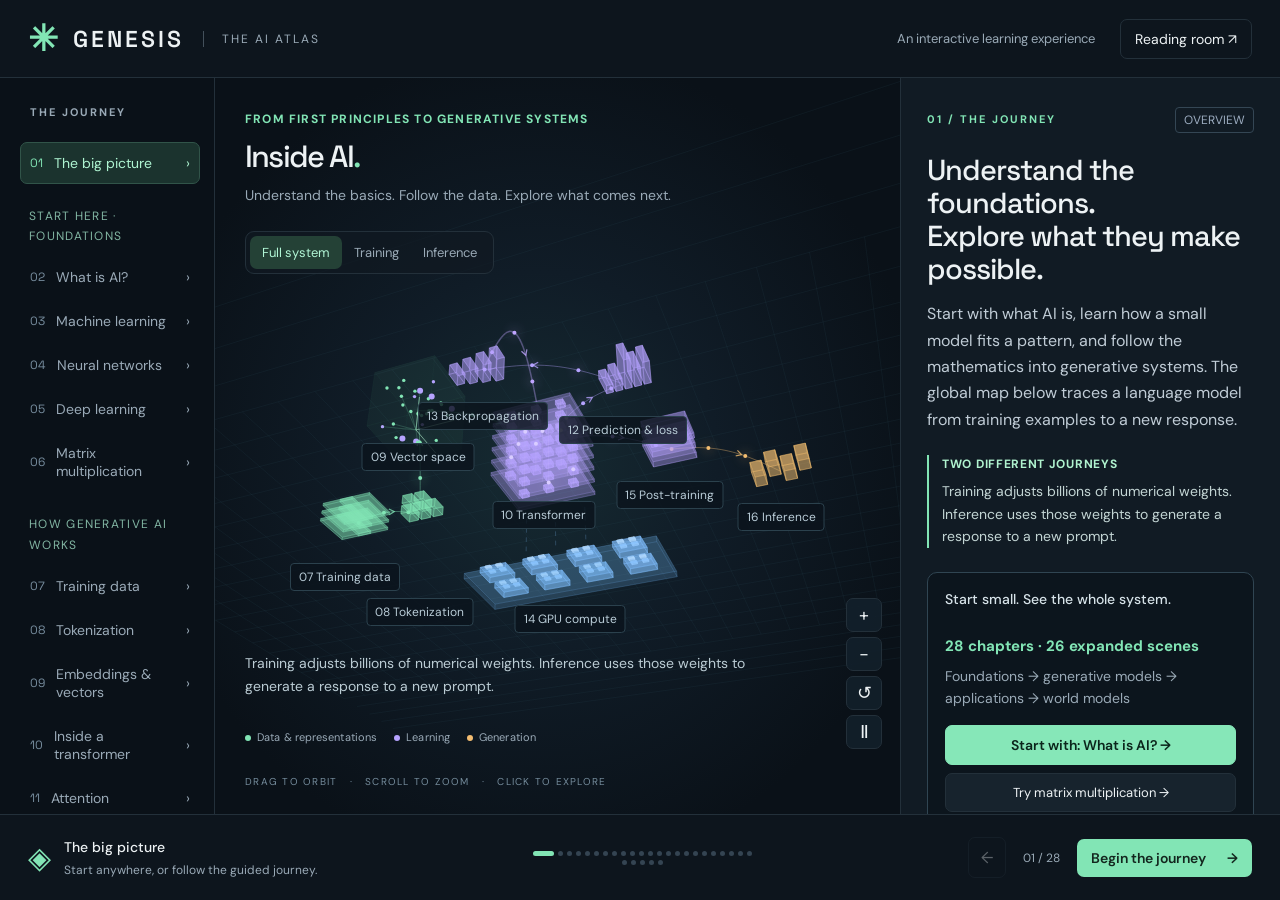
==== commit a6b3fb70: "Add Open Graph and Twitter card metadata Sharing the link anywhere previously showed a bare URL with" ====
--- a/index.html
+++ b/index.html
@@ -1,4 +1,4 @@
-<!doctype html><html lang="en"><head><meta charset="utf-8"><meta name="viewport" content="width=device-width,initial-scale=1"><meta name="theme-color" content="#0a1118"><meta name="description" content="Explore AI from first principles to generative systems through 28 playful chapters, 26 interactive 3D deep dives and hands-on examples. Learn AI, machine learning, neural networks, matrix multiplication, transformers, world models and more."><title>GENESIS · The AI Atlas: From First Principles to Generative Systems</title><link rel="icon" href="favicon.svg" type="image/svg+xml"><link rel="stylesheet" href="style.css"></head><body>
+<!doctype html><html lang="en"><head><meta charset="utf-8"><meta name="viewport" content="width=device-width,initial-scale=1"><meta name="theme-color" content="#0a1118"><meta name="description" content="Explore AI from first principles to generative systems through 28 playful chapters, 26 interactive 3D deep dives and hands-on examples. Learn AI, machine learning, neural networks, matrix multiplication, transformers, world models and more."><title>GENESIS · The AI Atlas: From First Principles to Generative Systems</title><link rel="canonical" href="https://genesis-atlas-puce.vercel.app/"><meta property="og:type" content="website"><meta property="og:site_name" content="GENESIS · The AI Atlas"><meta property="og:title" content="GENESIS · The AI Atlas"><meta property="og:description" content="Explore AI from first principles to generative systems: 28 chapters and 26 interactive 3D deep dives, from matrix multiplication to transformers and world models."><meta property="og:url" content="https://genesis-atlas-puce.vercel.app/"><meta property="og:image" content="https://genesis-atlas-puce.vercel.app/og.jpg"><meta property="og:image:type" content="image/jpeg"><meta property="og:image:width" content="1200"><meta property="og:image:height" content="630"><meta property="og:image:alt" content="The GENESIS AI Atlas title card: the words Inside AI over floating isometric slabs, labelled 28 chapters and 26 interactive 3D deep dives."><meta property="og:locale" content="en_US"><meta name="twitter:card" content="summary_large_image"><meta name="twitter:title" content="GENESIS · The AI Atlas"><meta name="twitter:description" content="Explore AI from first principles to generative systems: 28 chapters and 26 interactive 3D deep dives, from matrix multiplication to transformers and world models."><meta name="twitter:image" content="https://genesis-atlas-puce.vercel.app/og.jpg"><meta name="twitter:image:alt" content="The GENESIS AI Atlas title card: the words Inside AI over floating isometric slabs, labelled 28 chapters and 26 interactive 3D deep dives."><link rel="icon" href="favicon.svg" type="image/svg+xml"><link rel="stylesheet" href="style.css"></head><body>
 <header><a class="brand" href="./"><span class="brandmark">✳</span> GENESIS <span class="brand-sub">THE AI ATLAS</span></a><div class="head-right"><span class="small">An interactive learning experience</span><button id="sourcesOpen" class="quiet">Reading room ↗</button></div></header>
 <main><nav id="navigation" aria-label="Learning chapters"><div class="eyebrow">THE JOURNEY</div><div id="chapterList"></div><div class="rail-note"><span class="keydot"></span> One connected system<br><small>28 chapters. Start from the basics.</small></div></nav>
 <section class="world" aria-label="Interactive three dimensional AI architecture"><div class="world-title"><div class="eyebrow mint">FROM FIRST PRINCIPLES TO GENERATIVE SYSTEMS</div><h1>Inside AI<span>.</span></h1><p>Understand the basics. Follow the data. Explore what comes next.</p></div><div class="modebar" role="group" aria-label="Scene view"><button data-mode="all" class="active">Full system</button><button data-mode="training">Training</button><button data-mode="inference">Inference</button></div>
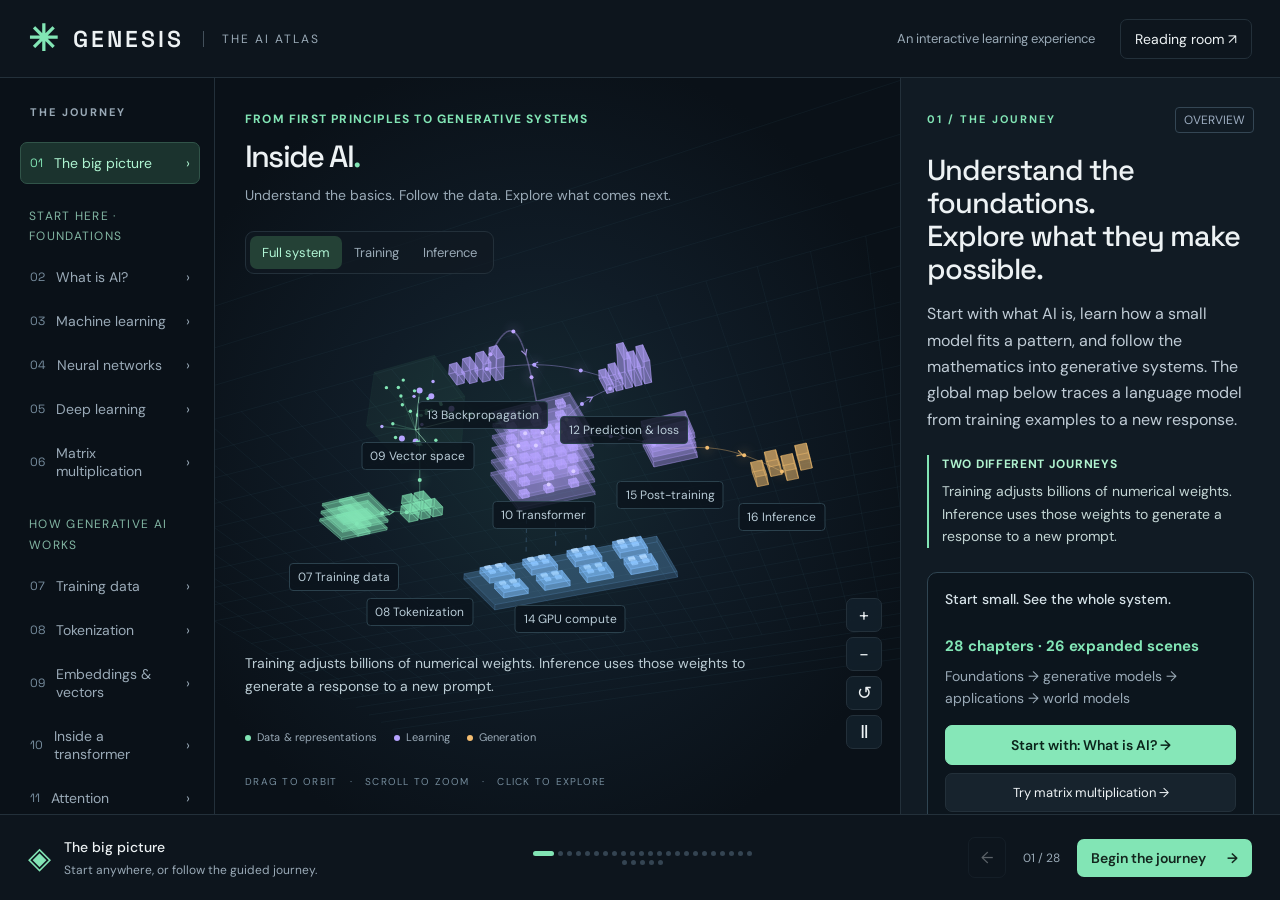
==== commit a395ac29: "Point canonical and social URLs at atlas.sayangupta.in The site's home is now a subdomain of the per" ====
--- a/index.html
+++ b/index.html
@@ -1,4 +1,4 @@
-<!doctype html><html lang="en"><head><meta charset="utf-8"><meta name="viewport" content="width=device-width,initial-scale=1"><meta name="theme-color" content="#0a1118"><meta name="description" content="Explore AI from first principles to generative systems through 28 playful chapters, 26 interactive 3D deep dives and hands-on examples. Learn AI, machine learning, neural networks, matrix multiplication, transformers, world models and more."><title>GENESIS · The AI Atlas: From First Principles to Generative Systems</title><link rel="canonical" href="https://genesis-atlas-puce.vercel.app/"><meta property="og:type" content="website"><meta property="og:site_name" content="GENESIS · The AI Atlas"><meta property="og:title" content="GENESIS · The AI Atlas"><meta property="og:description" content="Explore AI from first principles to generative systems: 28 chapters and 26 interactive 3D deep dives, from matrix multiplication to transformers and world models."><meta property="og:url" content="https://genesis-atlas-puce.vercel.app/"><meta property="og:image" content="https://genesis-atlas-puce.vercel.app/og.jpg"><meta property="og:image:type" content="image/jpeg"><meta property="og:image:width" content="1200"><meta property="og:image:height" content="630"><meta property="og:image:alt" content="The GENESIS AI Atlas title card: the words Inside AI over floating isometric slabs, labelled 28 chapters and 26 interactive 3D deep dives."><meta property="og:locale" content="en_US"><meta name="twitter:card" content="summary_large_image"><meta name="twitter:title" content="GENESIS · The AI Atlas"><meta name="twitter:description" content="Explore AI from first principles to generative systems: 28 chapters and 26 interactive 3D deep dives, from matrix multiplication to transformers and world models."><meta name="twitter:image" content="https://genesis-atlas-puce.vercel.app/og.jpg"><meta name="twitter:image:alt" content="The GENESIS AI Atlas title card: the words Inside AI over floating isometric slabs, labelled 28 chapters and 26 interactive 3D deep dives."><link rel="icon" href="favicon.svg" type="image/svg+xml"><link rel="stylesheet" href="style.css"></head><body>
+<!doctype html><html lang="en"><head><meta charset="utf-8"><meta name="viewport" content="width=device-width,initial-scale=1"><meta name="theme-color" content="#0a1118"><meta name="description" content="Explore AI from first principles to generative systems through 28 playful chapters, 26 interactive 3D deep dives and hands-on examples. Learn AI, machine learning, neural networks, matrix multiplication, transformers, world models and more."><title>GENESIS · The AI Atlas: From First Principles to Generative Systems</title><link rel="canonical" href="https://atlas.sayangupta.in/"><meta property="og:type" content="website"><meta property="og:site_name" content="GENESIS · The AI Atlas"><meta property="og:title" content="GENESIS · The AI Atlas"><meta property="og:description" content="Explore AI from first principles to generative systems: 28 chapters and 26 interactive 3D deep dives, from matrix multiplication to transformers and world models."><meta property="og:url" content="https://atlas.sayangupta.in/"><meta property="og:image" content="https://atlas.sayangupta.in/og.jpg"><meta property="og:image:type" content="image/jpeg"><meta property="og:image:width" content="1200"><meta property="og:image:height" content="630"><meta property="og:image:alt" content="The GENESIS AI Atlas title card: the words Inside AI over floating isometric slabs, labelled 28 chapters and 26 interactive 3D deep dives."><meta property="og:locale" content="en_US"><meta name="twitter:card" content="summary_large_image"><meta name="twitter:title" content="GENESIS · The AI Atlas"><meta name="twitter:description" content="Explore AI from first principles to generative systems: 28 chapters and 26 interactive 3D deep dives, from matrix multiplication to transformers and world models."><meta name="twitter:image" content="https://atlas.sayangupta.in/og.jpg"><meta name="twitter:image:alt" content="The GENESIS AI Atlas title card: the words Inside AI over floating isometric slabs, labelled 28 chapters and 26 interactive 3D deep dives."><link rel="icon" href="favicon.svg" type="image/svg+xml"><link rel="stylesheet" href="style.css"></head><body>
 <header><a class="brand" href="./"><span class="brandmark">✳</span> GENESIS <span class="brand-sub">THE AI ATLAS</span></a><div class="head-right"><span class="small">An interactive learning experience</span><button id="sourcesOpen" class="quiet">Reading room ↗</button></div></header>
 <main><nav id="navigation" aria-label="Learning chapters"><div class="eyebrow">THE JOURNEY</div><div id="chapterList"></div><div class="rail-note"><span class="keydot"></span> One connected system<br><small>28 chapters. Start from the basics.</small></div></nav>
 <section class="world" aria-label="Interactive three dimensional AI architecture"><div class="world-title"><div class="eyebrow mint">FROM FIRST PRINCIPLES TO GENERATIVE SYSTEMS</div><h1>Inside AI<span>.</span></h1><p>Understand the basics. Follow the data. Explore what comes next.</p></div><div class="modebar" role="group" aria-label="Scene view"><button data-mode="all" class="active">Full system</button><button data-mode="training">Training</button><button data-mode="inference">Inference</button></div>
